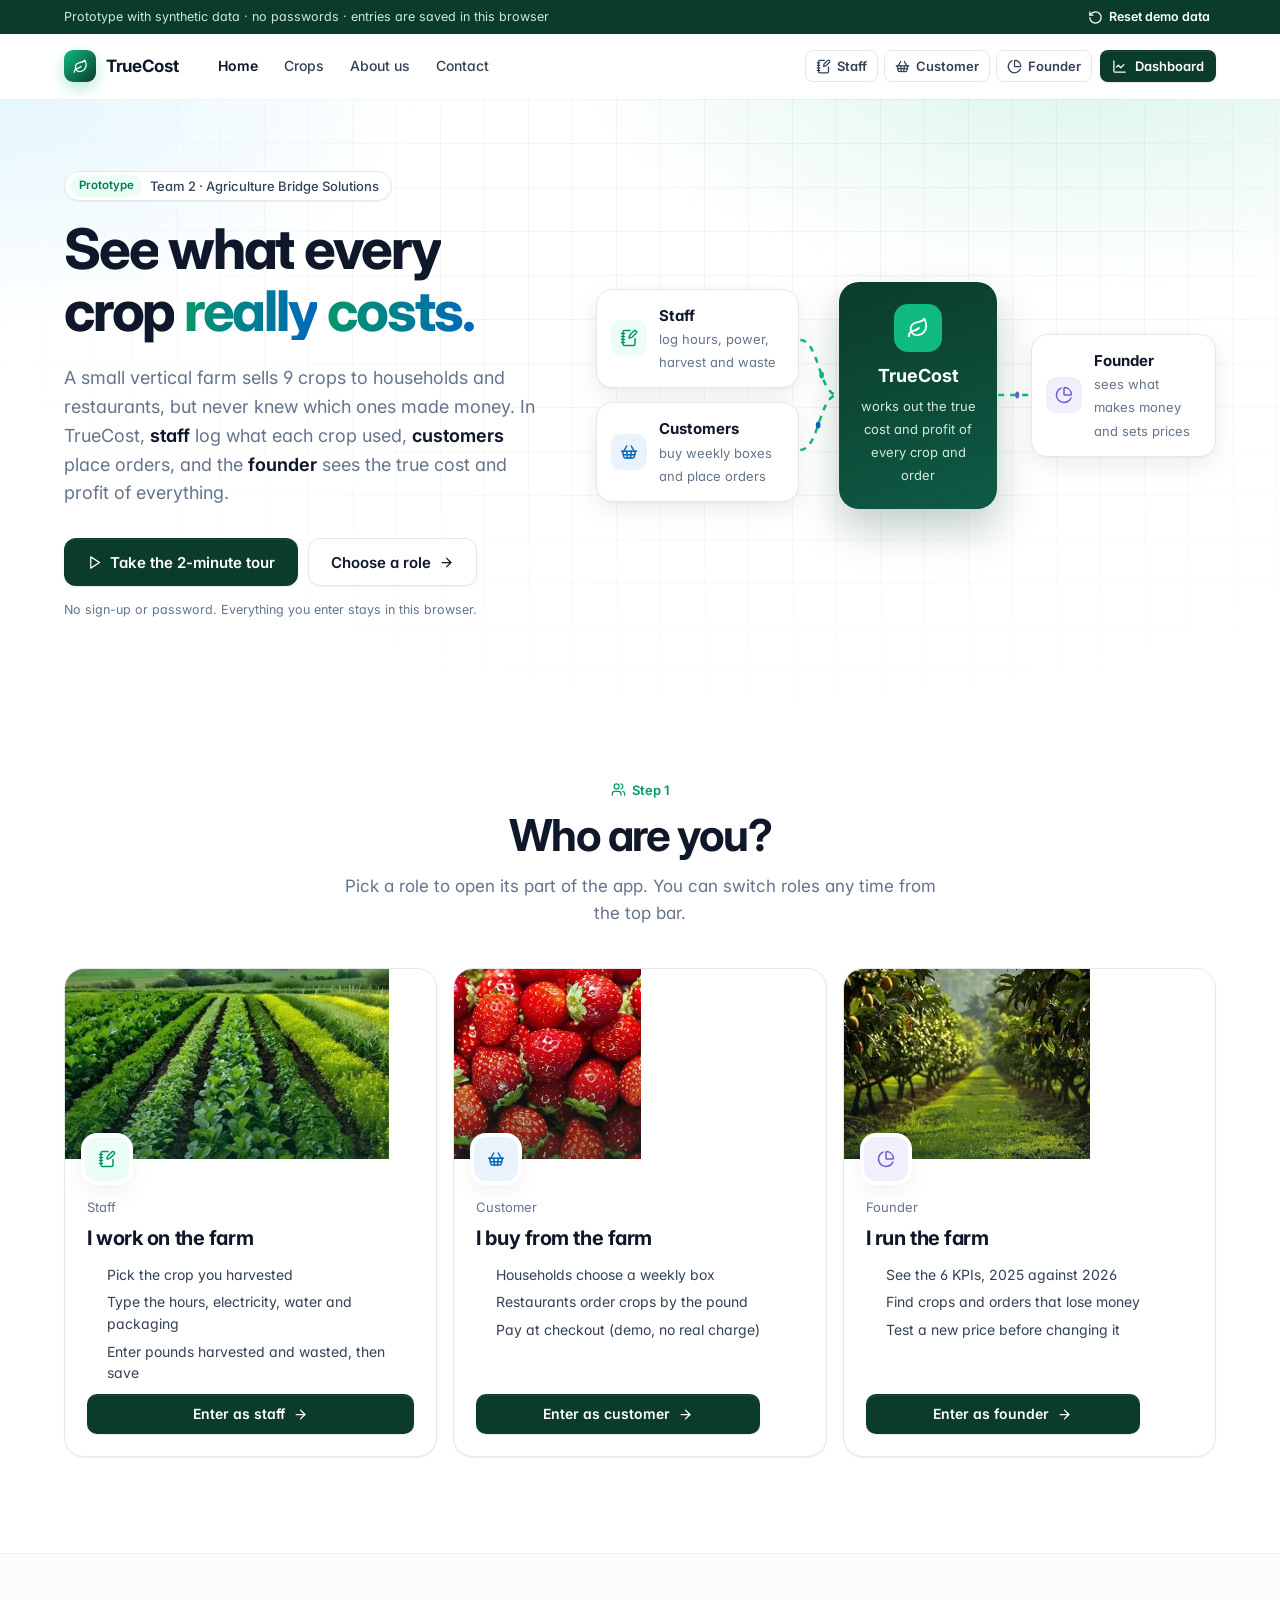
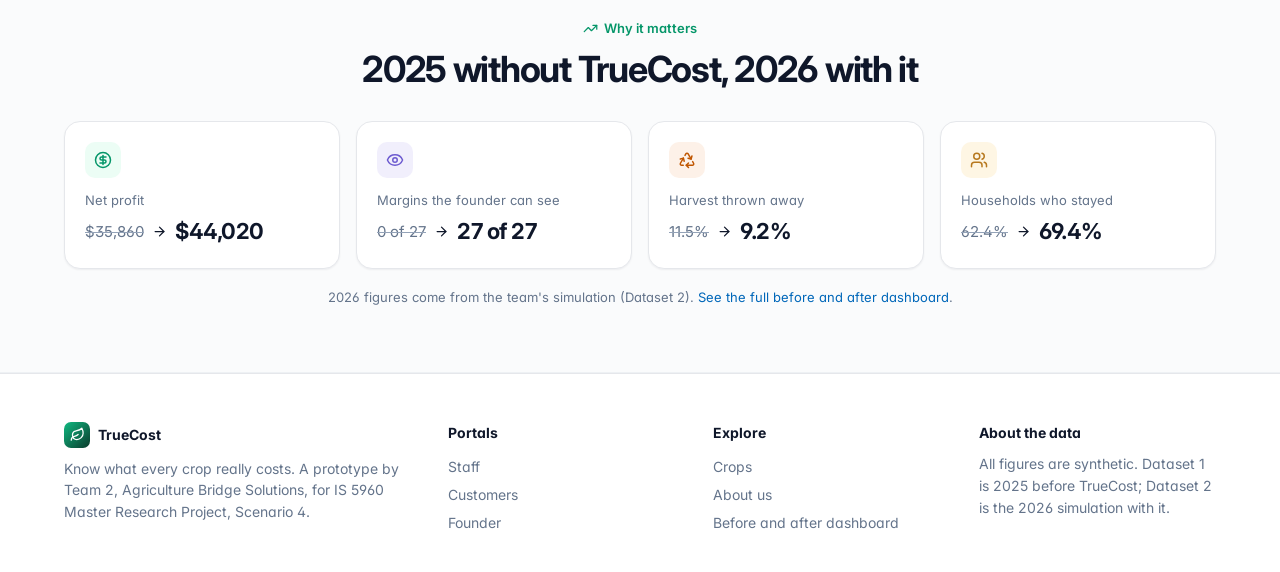
==== index.html @ 201ff98e "Add files via upload" ====
<!DOCTYPE html>
<html lang="en"><head><meta charset="utf-8">
<meta name="viewport" content="width=device-width,initial-scale=1">
<title>TrueCost · Know what every crop really costs</title>
<meta name="description" content="TrueCost: a cost and margin app for a small urban vertical farm. Team 2, Agriculture Bridge Solutions.">
<link rel="preconnect" href="https://fonts.googleapis.com"><link rel="preconnect" href="https://fonts.gstatic.com" crossorigin>
<link rel="stylesheet" href="https://fonts.googleapis.com/css2?family=Inter:wght@400;500;600;650;700;750&display=swap">
<link rel="stylesheet" href="base.css">
<link rel="stylesheet" href="app.css">
</head>
<body class="app">
<div class="demo-bar"><div class="wrap"><span id="demoTxt">Prototype with synthetic data · no passwords · entries are saved in this browser</span><button id="resetDemo"></button></div></div>
<header class="nav" id="nav"><div class="wrap">
 <button class="brand" data-go="home" aria-label="TrueCost home"><span class="mk" id="brandMk"></span>TrueCost</button>
 <nav class="links" aria-label="Main"><a data-go="home">Home</a><a data-go="crops">Crops</a><a data-go="about">About us</a><a data-go="contact">Contact</a></nav>
 <div class="right"><div class="who" id="who"></div><a class="btn btn-primary btn-sm" href="dashboard.html" id="dashBtn"></a></div>
</div>
<nav class="mnav" aria-label="Main"><a data-go="home">Home</a><a data-go="crops">Crops</a><a data-go="about">About</a><a data-go="contact">Contact</a></nav>
</header>
<main id="main"></main>
<footer class="site" id="foot"><div class="wrap">
 <div><b style="display:flex;gap:8px;align-items:center"><span class="mk" id="footMk" style="width:26px;height:26px;border-radius:7px;background:linear-gradient(135deg,#10B981,#0B3B2C);display:grid;place-items:center;color:#fff"></span>TrueCost</b><p>Know what every crop really costs. A prototype by Team 2, Agriculture Bridge Solutions, for IS 5960 Master Research Project, Scenario 4.</p></div>
 <div><b>Portals</b><a data-go="staff">Staff</a><a data-go="customer">Customers</a><a data-go="founder">Founder</a></div>
 <div><b>Explore</b><a data-go="crops">Crops</a><a data-go="about">About us</a><a href="dashboard.html">Before and after dashboard</a></div>
 <div><b>About the data</b><p>All figures are synthetic. Dataset 1 is 2025 before TrueCost; Dataset 2 is the 2026 simulation with it.</p></div>
</div></footer>
<div id="layer"></div>
<script src="config.js"></script>
<script src="apexcharts.min.js"></script>
<script src="gsap.min.js"></script>
<script src="ScrollTrigger.min.js"></script>
<script src="icons.js"></script>
<script src="data.js"></script>
<script src="app.js"></script>
</body></html>
---- base.css ----
/* TrueCost design system: shared by the app and the dashboard.
   Neutral slate surfaces, one deep brand colour per product, data colours from Dashboard 1
   (blue = profit / 2026, orange = loss), Inter throughout, 12px radii, quiet shadows. Light theme only. */
:root{
  color-scheme:light;
  --brand:#0B3B2C;--brand-2:#12553F;--accent:#10B981;--accent-2:#34D399;--accent-soft:#ECFDF5;
  --navy:#003B5C;--navy-2:#0A4D74;--blue:#0067B9;--blue-2:#2F86D6;--blue-soft:#EAF3FC;--sky:#27B7EC;
  --orange:#C05600;--orange-soft:#FDF1E8;--amber:#B7791F;--amber-soft:#FEF6E4;--violet:#6D5BD0;--violet-soft:#F1EFFC;
  --ink:#0F172A;--ink-2:#334155;--mute:#64748B;--faint:#94A3B8;--line:#E5E7EB;--line-2:#EEF1F4;--bg:#F7F8FA;--card:#FFFFFF;
  --r:12px;--r-lg:16px;--sh-1:0 1px 2px rgba(15,23,42,.06);--sh-2:0 1px 2px rgba(15,23,42,.04),0 8px 24px rgba(15,23,42,.08);--sh-3:0 24px 60px rgba(15,23,42,.18);
  --font:Inter,ui-sans-serif,system-ui,-apple-system,"Segoe UI",Arial,sans-serif;
}
*{box-sizing:border-box;min-width:0}
html{-webkit-text-size-adjust:100%;scroll-behavior:smooth}
body{margin:0;background:var(--bg);color:var(--ink);font:15px/1.55 var(--font);font-feature-settings:"cv11","ss01";-webkit-font-smoothing:antialiased;overflow-x:clip}
h1,h2,h3,h4{margin:0;font-weight:700;letter-spacing:-.022em;line-height:1.15;color:var(--ink);text-wrap:balance}
p{margin:0}a{color:var(--blue);text-decoration:none}button{font:inherit;color:inherit}img{display:block;max-width:100%}
.num,td.r,.tabular{font-variant-numeric:tabular-nums}
.i{width:18px;height:18px;flex:none;display:inline-block;vertical-align:middle}
.i.sm{width:15px;height:15px}.i.lg{width:22px;height:22px}
/* buttons */
.btn{display:inline-flex;align-items:center;justify-content:center;gap:8px;height:40px;padding:0 16px;border-radius:10px;border:1px solid transparent;font-weight:600;font-size:14px;cursor:pointer;white-space:nowrap;transition:background .2s,border-color .2s,box-shadow .2s,transform .15s;text-decoration:none}
.btn:active{transform:translateY(1px)}
.btn-primary{background:var(--brand);color:#fff;box-shadow:0 1px 2px rgba(0,0,0,.1),inset 0 1px 0 rgba(255,255,255,.08)}
.btn-primary:hover{background:var(--brand-2)}
.btn-accent{background:var(--accent);color:#06281D}.btn-accent:hover{background:var(--accent-2)}
.btn-blue{background:var(--blue);color:#fff}.btn-blue:hover{background:var(--blue-2)}
.btn-secondary{background:#fff;color:var(--ink);border-color:var(--line);box-shadow:var(--sh-1)}.btn-secondary:hover{border-color:#CBD5E1;background:#FCFCFD}
.btn-ghost{background:transparent;color:var(--ink-2)}.btn-ghost:hover{background:var(--line-2)}
.btn-danger{background:#DC2626;color:#fff}
.btn-lg{height:48px;padding:0 22px;font-size:15px;border-radius:12px}
.btn-sm{height:32px;padding:0 11px;font-size:13px;border-radius:8px}
.btn[disabled]{opacity:.45;pointer-events:none}
:focus-visible{outline:2px solid var(--blue);outline-offset:2px}
/* form */
.field{display:flex;flex-direction:column;gap:6px}
.field>span{font-size:13px;font-weight:600;color:var(--ink-2);display:flex;gap:6px;align-items:center}
.input,select.input,textarea.input{width:100%;height:42px;padding:0 12px;border:1px solid var(--line);border-radius:10px;background:#fff;font:15px var(--font);color:var(--ink);transition:border-color .15s,box-shadow .15s;box-shadow:var(--sh-1)}
textarea.input{height:auto;padding:10px 12px}
.input:focus{outline:none;border-color:var(--blue);box-shadow:0 0 0 4px rgba(0,103,185,.12)}
.input[readonly]{background:var(--accent-soft);border-color:#A7F3D0;color:#047857;font-weight:700}
.input[aria-invalid=true]{border-color:#F87171;background:#FEF2F2}
.affix{position:relative}.affix .input{padding-right:46px}.affix em{position:absolute;right:12px;top:50%;transform:translateY(-50%);font-style:normal;font-size:12.5px;font-weight:600;color:var(--faint);pointer-events:none}
.help{font-size:12.5px;color:var(--mute)}.error{font-size:13px;color:#DC2626;font-weight:600;min-height:18px}
/* chips / segmented / badges */
.seg{display:inline-flex;padding:3px;background:var(--line-2);border-radius:10px;gap:2px;border:1px solid var(--line)}
.seg button{border:0;background:transparent;height:32px;padding:0 12px;border-radius:8px;font-size:13px;font-weight:600;color:var(--mute);cursor:pointer;transition:all .2s;white-space:nowrap}
.seg button[aria-pressed=true]{background:#fff;color:var(--ink);box-shadow:var(--sh-1)}
.badge{display:inline-flex;align-items:center;gap:4px;height:22px;padding:0 8px;border-radius:6px;font-size:12px;font-weight:600;white-space:nowrap}
.badge.green{background:var(--accent-soft);color:#047857}.badge.blue{background:var(--blue-soft);color:var(--blue)}.badge.orange{background:var(--orange-soft);color:var(--orange)}.badge.amber{background:var(--amber-soft);color:#92600E}.badge.gray{background:var(--line-2);color:var(--mute)}.badge.violet{background:var(--violet-soft);color:var(--violet)}.badge.dark{background:var(--brand);color:#fff}
.pill{border:1px solid var(--line);background:#fff;height:34px;padding:0 13px;border-radius:999px;font-size:13px;font-weight:600;cursor:pointer;transition:all .2s;display:inline-flex;align-items:center;gap:6px;color:var(--ink-2)}
.pill:hover{border-color:#CBD5E1}.pill[aria-pressed=true]{background:var(--ink);border-color:var(--ink);color:#fff}
/* cards */
.card{background:var(--card);border:1px solid var(--line);border-radius:var(--r-lg);box-shadow:var(--sh-1)}
.card-h{display:flex;justify-content:space-between;align-items:flex-start;gap:12px;padding:18px 20px 0}
.card-h h3{font-size:15px;font-weight:650;letter-spacing:-.01em}
.card-h p{font-size:13px;color:var(--mute);margin-top:3px}
.card-b{padding:16px 20px 20px}
.iconbox{width:36px;height:36px;border-radius:10px;display:grid;place-items:center;flex:none;background:var(--line-2);color:var(--ink-2)}
.iconbox.green{background:var(--accent-soft);color:#059669}.iconbox.blue{background:var(--blue-soft);color:var(--blue)}.iconbox.orange{background:var(--orange-soft);color:var(--orange)}.iconbox.amber{background:var(--amber-soft);color:#B7791F}.iconbox.violet{background:var(--violet-soft);color:var(--violet)}
.grid{display:grid;gap:16px}.g2{grid-template-columns:repeat(2,minmax(0,1fr))}.g3{grid-template-columns:repeat(3,minmax(0,1fr))}.g4{grid-template-columns:repeat(4,minmax(0,1fr))}
@media(max-width:1000px){.g3,.g4{grid-template-columns:repeat(2,minmax(0,1fr))}}
@media(max-width:640px){.g2,.g3,.g4{grid-template-columns:1fr}}
.row{display:flex;align-items:center;gap:10px;flex-wrap:wrap}.between{justify-content:space-between}.col{display:flex;flex-direction:column}
.muted{color:var(--mute)}.small{font-size:13px}.strong{font-weight:650;color:var(--ink)}
/* tables */
.table-wrap{overflow-x:auto;border:1px solid var(--line);border-radius:var(--r-lg);background:#fff;box-shadow:var(--sh-1)}
table{width:100%;border-collapse:collapse;font-size:14px}
th{text-align:left;font-size:12px;font-weight:600;color:var(--mute);padding:11px 14px;background:#FAFBFC;border-bottom:1px solid var(--line);white-space:nowrap}
td{padding:12px 14px;border-bottom:1px solid var(--line-2);vertical-align:middle}
tbody tr:last-child td{border-bottom:0}tbody tr{transition:background .15s}tbody tr:hover{background:#FAFBFC}
td.r,th.r{text-align:right;white-space:nowrap}
/* toast, modal */
.toast{position:fixed;left:50%;bottom:24px;transform:translateX(-50%);z-index:100;display:flex;align-items:center;gap:10px;background:var(--ink);color:#fff;padding:12px 18px;border-radius:12px;font-weight:500;font-size:14px;box-shadow:var(--sh-3);max-width:calc(100vw - 32px)}
.toast .i{color:var(--accent-2)}
.overlay{position:fixed;inset:0;z-index:90;background:rgba(15,23,42,.45);backdrop-filter:blur(4px);display:grid;place-items:center;padding:16px}
.dialog{position:relative;background:#fff;border-radius:20px;width:100%;max-width:560px;max-height:90vh;overflow:auto;box-shadow:var(--sh-3)}
.dialog .close{position:absolute;top:12px;right:12px;z-index:2;width:36px;height:36px;border-radius:10px;border:1px solid var(--line);background:#fff;display:grid;place-items:center;cursor:pointer}
.skeleton{background:linear-gradient(90deg,#EEF1F4 25%,#F7F8FA 50%,#EEF1F4 75%);background-size:200% 100%;animation:sk 1.2s infinite}
@keyframes sk{to{background-position:-200% 0}}
.reveal{opacity:0}
.reveal.in{animation:fadeUp .55s cubic-bezier(.2,.7,.2,1) both;animation-delay:calc(var(--i,0) * 70ms)}
@keyframes fadeUp{from{opacity:0;transform:translateY(14px)}to{opacity:1;transform:none}}
.no-js .reveal,.rm .reveal{opacity:1}
.rm *,.rm *::before,.rm *::after{animation:none!important;transition:none!important}.rm .reveal{opacity:1!important;transform:none!important}
---- app.css ----
/* TrueCost app: marketing site + three portals. Evergreen brand, emerald accent, real crop photography. */
body.app{background:#fff}
.wrap{max-width:1200px;margin:0 auto;padding:0 24px}
@media(max-width:640px){.wrap{padding:0 16px}}
/* top bar */
.demo-bar{background:var(--brand);color:#CFE9DC;font-size:12.5px}
.demo-bar .wrap{display:flex;justify-content:space-between;align-items:center;gap:10px;height:34px}
.demo-bar button{background:none;border:0;color:#fff;font-weight:600;cursor:pointer;display:flex;gap:6px;align-items:center;font-size:12.5px}
.nav{position:sticky;top:0;z-index:50;background:rgba(255,255,255,.86);backdrop-filter:saturate(180%) blur(14px);border-bottom:1px solid transparent;transition:border-color .3s,box-shadow .3s}
.nav.scrolled{border-color:var(--line);box-shadow:0 1px 12px rgba(15,23,42,.05)}
.nav .wrap{display:flex;align-items:center;gap:28px;height:64px}
.brand{display:flex;align-items:center;gap:10px;font-weight:700;font-size:17px;letter-spacing:-.02em;color:var(--ink);cursor:pointer;background:none;border:0;padding:0}
.brand .mk{width:32px;height:32px;border-radius:9px;background:linear-gradient(135deg,#10B981,#0B3B2C);display:grid;place-items:center;color:#fff;box-shadow:0 6px 14px rgba(16,185,129,.3)}
.links{display:flex;gap:2px}
.links a{padding:8px 12px;border-radius:8px;font-size:14px;font-weight:500;color:var(--ink-2);cursor:pointer;transition:color .2s,background .2s}
.links a:hover{color:var(--ink);background:var(--line-2)}
.links a.on{color:var(--ink);font-weight:600}
.nav .right{margin-left:auto;display:flex;gap:8px;align-items:center}
.who{display:flex;gap:6px}
.who a{display:flex;align-items:center;gap:6px;height:32px;padding:0 10px;border-radius:8px;border:1px solid var(--line);font-size:13px;font-weight:600;color:var(--ink-2);cursor:pointer;background:#fff;transition:all .2s}
.who a:hover{border-color:#CBD5E1}.who a.on{background:var(--ink);color:#fff;border-color:var(--ink)}
.who a .live{width:7px;height:7px;border-radius:50%;background:var(--accent);box-shadow:0 0 0 3px rgba(16,185,129,.2)}
.mnav{display:none}
@media(max-width:900px){.links{display:none}.nav .wrap{gap:12px}.who a span.t{display:none}.mnav{display:flex;gap:4px;overflow-x:auto;padding:0 16px 10px;background:rgba(255,255,255,.9)}.mnav a{flex:none;padding:6px 12px;border-radius:99px;border:1px solid var(--line);font-size:13px;font-weight:600;color:var(--ink-2);cursor:pointer}.mnav a.on{background:var(--ink);color:#fff;border-color:var(--ink)}}
/* hero */
.hero{position:relative;overflow:hidden;padding:72px 0 88px;background:radial-gradient(900px 420px at 85% -10%,rgba(16,185,129,.16),transparent 60%),radial-gradient(700px 380px at 0% 0%,rgba(39,183,236,.12),transparent 60%),#fff}
.hero::before{content:"";position:absolute;inset:0;background-image:linear-gradient(rgba(15,23,42,.045) 1px,transparent 1px),linear-gradient(90deg,rgba(15,23,42,.045) 1px,transparent 1px);background-size:44px 44px;mask-image:radial-gradient(ellipse at 60% 30%,#000 30%,transparent 75%);pointer-events:none}
.hero .wrap{position:relative;display:grid;grid-template-columns:minmax(0,1fr) minmax(0,1.08fr);gap:56px;align-items:center}
@media(max-width:1000px){.hero .wrap{grid-template-columns:1fr;gap:40px}}
.kicker{display:inline-flex;align-items:center;gap:8px;height:30px;padding:0 12px 0 6px;border-radius:99px;background:#fff;border:1px solid var(--line);font-size:13px;font-weight:500;color:var(--ink-2);box-shadow:var(--sh-1)}
.kicker b{background:var(--accent-soft);color:#047857;font-size:11.5px;padding:2px 8px;border-radius:99px;font-weight:600}
.hero h1{font-size:clamp(40px,5.4vw,64px);letter-spacing:-.04em;line-height:1.02;margin:20px 0 0;font-weight:750}
.hero h1 .hl{background:linear-gradient(90deg,#059669,#0067B9);-webkit-background-clip:text;background-clip:text;color:transparent}
.hero .lead{font-size:18px;color:var(--mute);margin-top:20px;max-width:520px;line-height:1.6}
.hero .ctas{display:flex;gap:10px;margin-top:30px;flex-wrap:wrap}
.proof{display:flex;gap:28px;margin-top:36px;flex-wrap:wrap}
.proof div b{display:block;font-size:24px;font-weight:700;letter-spacing:-.03em}
.proof div span{font-size:13px;color:var(--mute)}
/* product mockup */
.mock{position:relative}
.window{background:#fff;border-radius:16px;border:1px solid var(--line);box-shadow:0 40px 80px rgba(15,23,42,.14),0 10px 24px rgba(15,23,42,.06);overflow:hidden}
.window .bar{display:flex;align-items:center;gap:6px;height:36px;padding:0 14px;border-bottom:1px solid var(--line-2);background:#FAFBFC}
.window .bar i{width:10px;height:10px;border-radius:50%;background:#E5E7EB}
.window .bar span{margin-left:12px;font-size:12px;color:var(--faint);background:#fff;border:1px solid var(--line-2);border-radius:6px;padding:2px 10px}
.window .body{display:grid;grid-template-columns:120px minmax(0,1fr);min-height:330px}
.window .mside{background:var(--brand);padding:14px 10px;display:flex;flex-direction:column;gap:4px}
.window .mside div{height:26px;border-radius:6px;display:flex;align-items:center;gap:7px;padding:0 8px;font-size:11px;color:#9FC7B3}
.window .mside div.on{background:rgba(255,255,255,.12);color:#fff}
.window .main{padding:14px;display:flex;flex-direction:column;gap:10px}
.mk3{display:grid;grid-template-columns:repeat(3,1fr);gap:8px}
.mk3>div{border:1px solid var(--line);border-radius:10px;padding:9px 10px}
.mk3 small{display:block;font-size:10.5px;color:var(--mute)}
.mk3 b{font-size:17px;letter-spacing:-.02em}
.mk3 em{display:block;font-style:normal;font-size:10.5px;font-weight:600;color:#059669}
.mrow{display:flex;align-items:center;gap:8px;font-size:12px;padding:6px 0;border-top:1px solid var(--line-2)}
.mrow img{width:26px;height:26px;border-radius:7px;object-fit:cover}
.mrow b{flex:1;font-weight:600}
.float{position:absolute;background:#fff;border:1px solid var(--line);border-radius:14px;box-shadow:var(--sh-2);padding:12px 14px;display:flex;gap:10px;align-items:center;font-size:13px}
.float b{display:block;font-size:15px}
.float small{color:var(--mute);font-size:12px}
.f1{left:-36px;bottom:-26px}.f2{right:-22px;top:-22px}
@media(max-width:1100px){.f1{left:-8px}.f2{right:-6px}}
@media(max-width:640px){.window .body{grid-template-columns:1fr}.window .mside{display:none}.float{display:none}}
/* marquee */
.strip{border-block:1px solid var(--line-2);background:#FAFBFC;overflow:hidden;padding:14px 0}
.strip .track{display:flex;gap:12px;width:max-content;animation:mq 45s linear infinite}
.strip:hover .track{animation-play-state:paused}
.strip button{display:flex;align-items:center;gap:8px;height:40px;padding:0 14px 0 5px;border-radius:99px;border:1px solid var(--line);background:#fff;font-size:13.5px;font-weight:600;color:var(--ink-2);cursor:pointer;white-space:nowrap;transition:border-color .2s,transform .2s}
.strip button:hover{border-color:#A7F3D0;transform:translateY(-2px)}
.strip img{width:30px;height:30px;border-radius:50%;object-fit:cover}
@keyframes mq{to{transform:translateX(-50%)}}
/* sections */
.section{padding:96px 0}
.section.alt{background:#FAFBFC;border-block:1px solid var(--line-2)}
.eyebrow{display:inline-flex;align-items:center;gap:6px;font-size:13px;font-weight:600;color:#059669;margin-bottom:12px}
.section h2{font-size:clamp(30px,3.6vw,44px);letter-spacing:-.035em;line-height:1.08}
.section .intro{font-size:17px;color:var(--mute);margin-top:14px;max-width:600px;line-height:1.6}
.center{text-align:center}.center .intro{margin-left:auto;margin-right:auto}
@media(max-width:640px){.section{padding:64px 0}}
/* portal cards */
.pcard{display:flex;flex-direction:column;border-radius:20px;overflow:hidden;background:#fff;border:1px solid var(--line);box-shadow:var(--sh-1);cursor:pointer;transition:transform .35s cubic-bezier(.2,.8,.2,1),box-shadow .35s;text-align:left;padding:0}
.pcard:hover{transform:translateY(-6px);box-shadow:var(--sh-2)}
.pcard .ph{position:relative;height:190px;overflow:hidden}
.pcard .ph img{width:100%;height:100%;object-fit:cover;transition:transform 1.2s cubic-bezier(.2,.8,.2,1)}
.pcard:hover .ph img{transform:scale(1.08)}
.pcard .ph::after{content:"";position:absolute;inset:0;background:linear-gradient(180deg,transparent 40%,rgba(11,59,44,.45))}
.pcard>.iconbox{position:relative;z-index:2;margin:-22px 0 0 20px;width:44px;height:44px;border-radius:12px;box-shadow:0 0 0 4px #fff,var(--sh-2)}
.pcard .pb{padding-top:16px!important}
.pcard .pb{padding:30px 22px 22px;display:flex;flex-direction:column;gap:10px;flex:1}
.pcard h3{font-size:20px}
.pcard p{color:var(--mute);font-size:14.5px}
.pcard ul{list-style:none;margin:4px 0 0;padding:0;display:grid;gap:7px;font-size:14px;color:var(--ink-2)}
.pcard li{display:flex;gap:8px;align-items:flex-start}.pcard li .i{color:#059669;margin-top:2px}
.pcard .go{margin-top:auto;padding-top:14px;font-weight:600;font-size:14px;display:flex;align-items:center;gap:6px;color:var(--ink)}
.pcard:hover .go .i{transform:translateX(4px)}.pcard .go .i{transition:transform .25s}
/* steps */
.steps{display:grid;grid-template-columns:repeat(3,minmax(0,1fr));gap:20px;margin-top:48px;position:relative}
@media(max-width:900px){.steps{grid-template-columns:1fr}}
.step{background:#fff;border:1px solid var(--line);border-radius:18px;padding:26px;box-shadow:var(--sh-1);position:relative}
.step .n{font-size:13px;font-weight:600;color:var(--faint);position:absolute;top:22px;right:24px}
.step h3{font-size:19px;margin:16px 0 8px}
.step p{color:var(--mute);font-size:14.5px}
.step .iconbox{width:44px;height:44px;border-radius:12px}
/* results (dark) */
.results{background:radial-gradient(800px 400px at 100% 0%,rgba(16,185,129,.22),transparent 60%),linear-gradient(160deg,#0B3B2C,#06251B);color:#CFE9DC}
.results h2{color:#fff}.results .intro{color:#A7CDB9}.results .eyebrow{color:#6EE7B7}
.rgrid{display:grid;grid-template-columns:minmax(0,1fr) minmax(0,1.15fr);gap:48px;align-items:center}
@media(max-width:1000px){.rgrid{grid-template-columns:1fr}}
.rstats{display:grid;grid-template-columns:repeat(2,minmax(0,1fr));gap:1px;background:rgba(255,255,255,.1);border-radius:18px;overflow:hidden;margin-top:32px}
.rstats div{background:#0C3F2F;padding:20px}
.rstats b{display:block;font-size:34px;font-weight:700;letter-spacing:-.035em;color:#fff}
.rstats span{font-size:13px;color:#9FC7B3}
.rcard{background:rgba(255,255,255,.04);border:1px solid rgba(255,255,255,.1);border-radius:20px;padding:26px}
.rbar{margin-bottom:18px}.rbar:last-child{margin-bottom:0}
.rbar .t{display:flex;justify-content:space-between;font-size:13.5px;color:#fff;font-weight:600;margin-bottom:8px}
.rbar .t span{color:#9FC7B3;font-weight:500}
.rtrack{display:grid;grid-template-columns:38px minmax(0,1fr) 84px;gap:10px;align-items:center;font-size:12.5px;margin-top:6px}
.rtrack .b{height:10px;border-radius:99px;background:rgba(255,255,255,.08);overflow:hidden}
.rtrack .b span{display:block;height:100%;border-radius:99px;width:0}
.rtrack em{font-style:normal;text-align:right;color:#fff;font-weight:600;font-variant-numeric:tabular-nums}
/* crop gallery */
.cgrid{display:grid;grid-template-columns:repeat(4,minmax(0,1fr));gap:16px;margin-top:36px}
@media(max-width:1000px){.cgrid{grid-template-columns:repeat(3,minmax(0,1fr))}}
@media(max-width:700px){.cgrid{grid-template-columns:repeat(2,minmax(0,1fr))}}
.crop{position:relative;border-radius:16px;overflow:hidden;cursor:pointer;background:#fff;border:1px solid var(--line);text-align:left;padding:0;box-shadow:var(--sh-1);transition:transform .35s cubic-bezier(.2,.8,.2,1),box-shadow .35s}
.crop:hover{transform:translateY(-5px);box-shadow:var(--sh-2)}
.crop .im{aspect-ratio:4/3;overflow:hidden}
.crop img{width:100%;height:100%;object-fit:cover;transition:transform 1s cubic-bezier(.2,.8,.2,1)}
.crop:hover img{transform:scale(1.07)}
.crop .cb{padding:12px 14px 14px}
.crop h4{font-size:15px;font-weight:650}
.crop .meta{display:flex;justify-content:space-between;align-items:center;margin-top:4px;font-size:12.5px;color:var(--mute)}
.crop .tagx{position:absolute;top:10px;left:10px}
.crop.hide{display:none}
/* page header */
.phead{position:relative;overflow:hidden;padding:64px 0 56px;background:var(--brand);color:#CFE9DC}
.phead img{position:absolute;inset:0;width:100%;height:100%;object-fit:cover;opacity:.35;filter:saturate(1.1)}
.phead::after{content:"";position:absolute;inset:0;background:linear-gradient(90deg,rgba(11,59,44,.96),rgba(11,59,44,.6))}
.phead .wrap{position:relative;z-index:2}
.phead h1{color:#fff;font-size:clamp(32px,4vw,48px);letter-spacing:-.035em}
.phead p{font-size:17px;margin-top:12px;max-width:620px;color:#BFE0CF}
.phead .eyebrow{color:#6EE7B7}
/* about team */
.team{display:grid;grid-template-columns:repeat(5,minmax(0,1fr));gap:14px;margin-top:32px}
@media(max-width:1000px){.team{grid-template-columns:repeat(2,minmax(0,1fr))}}
.mem{padding:22px;text-align:left}
.mem .av{width:48px;height:48px;border-radius:14px;display:grid;place-items:center;font-weight:700;color:#fff;margin-bottom:14px;font-size:16px}
.mem b{display:block;font-size:15px}.mem span{font-size:13px;color:var(--mute)}
.imgcard{border-radius:20px;overflow:hidden;position:relative;min-height:340px;box-shadow:var(--sh-2)}
.imgcard img{width:100%;height:100%;object-fit:cover;position:absolute;inset:0}
.imgcard .ov{position:absolute;left:16px;right:16px;bottom:16px;background:rgba(255,255,255,.92);backdrop-filter:blur(8px);border-radius:14px;padding:16px}
/* modal */
.cmodal{display:grid;grid-template-columns:minmax(0,1fr) minmax(0,1.1fr)}
@media(max-width:700px){.cmodal{grid-template-columns:1fr}}
.cmodal .im{min-height:300px;overflow:hidden}.cmodal .im img{width:100%;height:100%;object-fit:cover}
.facts{display:grid;grid-template-columns:repeat(2,minmax(0,1fr));gap:8px;margin-top:16px}
.facts div{border:1px solid var(--line);border-radius:10px;padding:9px 11px}
.facts small{display:block;font-size:11.5px;color:var(--mute)}.facts b{font-size:14px;font-weight:600}
/* login */
.auth{display:grid;grid-template-columns:minmax(0,1fr) minmax(0,1fr);min-height:calc(100vh - 98px)}
@media(max-width:900px){.auth{grid-template-columns:1fr}.auth .art{min-height:220px}}
.auth .art{position:relative;overflow:hidden;background:var(--brand);display:flex;align-items:flex-end;padding:40px}
.auth .art img{position:absolute;inset:0;width:100%;height:100%;object-fit:cover}
.auth .art::after{content:"";position:absolute;inset:0;background:linear-gradient(180deg,rgba(11,59,44,.1),rgba(11,59,44,.92))}
.auth .art .q{position:relative;z-index:2;color:#fff;max-width:440px}
.auth .art .q h2{color:#fff;font-size:30px;letter-spacing:-.03em}
.auth .art .q p{color:#CFE9DC;margin-top:10px}
.auth .form{display:grid;place-items:center;padding:48px 24px}
.auth .form>div,.auth form{width:100%;max-width:400px}
.auth h1{font-size:28px;letter-spacing:-.03em}
.avs{display:flex;gap:8px;flex-wrap:wrap}
.avs button{width:46px;height:46px;border-radius:12px;border:1px solid var(--line);background:#fff;font-size:22px;cursor:pointer;transition:all .2s}
.avs button[aria-pressed=true]{border-color:var(--ink);box-shadow:0 0 0 3px rgba(15,23,42,.1)}
.acct{display:flex;align-items:center;gap:12px;width:100%;padding:12px 14px;border:1px solid var(--line);border-radius:12px;background:#fff;cursor:pointer;text-align:left;transition:border-color .2s,box-shadow .2s,transform .2s;box-shadow:var(--sh-1)}
.acct:hover{border-color:#CBD5E1;transform:translateY(-1px);box-shadow:var(--sh-2)}
.ava{width:38px;height:38px;border-radius:10px;display:grid;place-items:center;font-size:18px;flex:none}
/* portal shell */
.shell{display:grid;grid-template-columns:248px minmax(0,1fr);min-height:calc(100vh - 98px);background:var(--bg)}
@media(max-width:900px){.shell{grid-template-columns:1fr}}
.side{background:#fff;border-right:1px solid var(--line);padding:18px 14px;display:flex;flex-direction:column;gap:2px;position:sticky;top:64px;height:calc(100vh - 64px);overflow-y:auto}
.side .me{display:flex;gap:10px;align-items:center;padding:6px 8px 16px;margin-bottom:8px;border-bottom:1px solid var(--line-2)}
.side .me b{display:block;font-size:14px}.side .me small{font-size:12px;color:var(--mute)}
.side .lbl{font-size:11px;font-weight:600;color:var(--faint);padding:12px 10px 6px}
.side button{display:flex;align-items:center;gap:10px;width:100%;height:38px;padding:0 10px;border:0;border-radius:9px;background:none;font-size:14px;font-weight:500;color:var(--ink-2);cursor:pointer;text-align:left;transition:background .2s,color .2s}
.side button:hover{background:var(--line-2);color:var(--ink)}
.side button[aria-current=true]{background:var(--accent-soft);color:#065F46;font-weight:600}
.side button[aria-current=true] .i{color:#059669}
.side .cnt{margin-left:auto;font-size:11.5px;font-weight:600;background:var(--line-2);color:var(--mute);border-radius:6px;padding:1px 7px}
.side .cnt.warn{background:var(--orange-soft);color:var(--orange)}
.side .bottom{margin-top:auto;padding-top:12px;border-top:1px solid var(--line-2)}
@media(max-width:900px){.side{position:static;height:auto;flex-direction:row;flex-wrap:wrap;border-right:0;border-bottom:1px solid var(--line);padding:10px 12px}.side .me,.side .lbl{display:none}.side button{width:auto;flex:1 1 auto;justify-content:center;height:36px;font-size:13px}.side .bottom{margin:0;padding:0;border:0}}
.pmain{padding:28px 32px 64px;max-width:1240px;width:100%}
@media(max-width:640px){.pmain{padding:20px 16px 48px}}
.ptitle{display:flex;justify-content:space-between;align-items:flex-end;gap:16px;flex-wrap:wrap;margin-bottom:22px}
.ptitle h1{font-size:clamp(22px,2.4vw,28px);letter-spacing:-.03em}
.ptitle p{color:var(--mute);margin-top:4px;font-size:14.5px}
.stat{padding:18px}
.stat .lbl{font-size:13px;color:var(--mute);font-weight:500;margin-top:12px}
.stat .v{font-size:26px;font-weight:700;letter-spacing:-.03em;margin-top:2px;white-space:nowrap}
.stat .s{font-size:12.5px;color:var(--faint);margin-top:2px}
.stat .spark{height:42px;margin:6px -18px -18px}
.thumb{width:36px;height:36px;border-radius:9px;object-fit:cover;flex:none}
.cname{display:flex;align-items:center;gap:10px;font-weight:600}
.empty{text-align:center;padding:48px 16px;color:var(--mute)}
.empty .iconbox{margin:0 auto 12px;width:48px;height:48px;border-radius:14px}
/* staff form */
.picker{display:grid;grid-template-columns:repeat(auto-fill,minmax(92px,1fr));gap:8px}
.pick{position:relative;border:1.5px solid var(--line);border-radius:12px;background:#fff;padding:5px 5px 8px;cursor:pointer;display:flex;flex-direction:column;gap:6px;align-items:stretch;transition:border-color .2s,box-shadow .2s,transform .2s;font-size:12px;font-weight:600;color:var(--ink-2);text-align:center}
.pick img{width:100%;aspect-ratio:1.25;object-fit:cover;border-radius:8px;transition:transform .4s}
.pick:hover{border-color:#CBD5E1;transform:translateY(-2px)}
.pick[aria-pressed=true]{border-color:#059669;box-shadow:0 0 0 3px rgba(16,185,129,.18);color:var(--ink)}
.pick[aria-pressed=true]::after{content:"";position:absolute;top:9px;right:9px;width:18px;height:18px;border-radius:50%;background:#059669 url("data:image/svg+xml,%3Csvg xmlns='http://www.w3.org/2000/svg' viewBox='0 0 24 24' fill='none' stroke='white' stroke-width='3.5' stroke-linecap='round' stroke-linejoin='round'%3E%3Cpath d='M20 6 9 17l-5-5'/%3E%3C/svg%3E") center/11px no-repeat;box-shadow:0 0 0 2px #fff}
.fsec{display:flex;align-items:center;gap:10px;font-size:14px;font-weight:650;margin:26px 0 12px}
.fsec .n{width:24px;height:24px;border-radius:7px;background:var(--ink);color:#fff;display:grid;place-items:center;font-size:12px}
.f2{display:grid;grid-template-columns:repeat(2,minmax(0,1fr));gap:14px}
@media(max-width:640px){.f2{grid-template-columns:1fr}}
.eq{display:grid;grid-template-columns:1fr 28px 1fr 28px 1fr;gap:6px;align-items:end;padding:16px;border:1px solid var(--line);border-radius:14px;background:#FAFBFC}
.eq .op{text-align:center;font-size:18px;font-weight:600;color:var(--faint);padding-bottom:10px}
@media(max-width:640px){.eq{grid-template-columns:1fr}.eq .op{display:none}}
.split-bar{display:flex;height:8px;border-radius:99px;overflow:hidden;background:var(--line-2);margin-top:12px}
.split-bar span{height:100%;transition:width .6s cubic-bezier(.2,.8,.2,1)}
.progress{height:4px;border-radius:99px;background:var(--line-2);overflow:hidden}
.progress span{display:block;height:100%;background:linear-gradient(90deg,#10B981,#0067B9);border-radius:99px;transition:width .5s cubic-bezier(.2,.8,.2,1)}
.flash{animation:fl .8s ease}
@keyframes fl{0%{box-shadow:0 0 0 0 rgba(16,185,129,.5)}100%{box-shadow:0 0 0 10px rgba(16,185,129,0)}}
.calc{position:sticky;top:84px}
.donut{width:136px;height:136px;flex:none}
.donut circle{transition:stroke-dasharray .7s cubic-bezier(.2,.8,.2,1),stroke-dashoffset .7s cubic-bezier(.2,.8,.2,1)}
.legend-list{display:grid;gap:8px;font-size:13px;flex:1}
.legend-list div{display:flex;justify-content:space-between;gap:10px}
.legend-list i{display:inline-block;width:8px;height:8px;border-radius:2px;margin-right:8px;vertical-align:1px}
.kv{display:flex;justify-content:space-between;align-items:center;font-size:13.5px;padding:7px 0}
.kv span{color:var(--mute)}
.verdict{display:flex;gap:10px;align-items:flex-start;padding:12px 14px;border-radius:12px;font-size:13.5px;font-weight:500;border:1px solid}
.verdict.ok{background:var(--accent-soft);border-color:#A7F3D0;color:#065F46}.verdict.mid{background:var(--amber-soft);border-color:#F3D9A4;color:#7C5306}.verdict.bad{background:var(--orange-soft);border-color:#F5CFB3;color:#8A3A00}.verdict.na{background:var(--line-2);border-color:var(--line);color:var(--mute)}
.verdict .i{margin-top:1px}
.task{display:flex;align-items:center;gap:12px;width:100%;padding:10px 12px;border:0;border-radius:10px;background:none;cursor:pointer;text-align:left;font-size:14px;color:var(--ink-2);transition:background .2s}
.task:hover{background:var(--line-2)}
.task .bx{width:20px;height:20px;border-radius:6px;border:1.5px solid #CBD5E1;display:grid;place-items:center;flex:none;transition:all .25s;color:transparent}
.task.done .bx{background:#059669;border-color:#059669;color:#fff}
.task.done span{text-decoration:line-through;color:var(--faint)}
/* customer */
.boxes{display:grid;grid-template-columns:repeat(3,minmax(0,1fr));gap:14px}
@media(max-width:900px){.boxes{grid-template-columns:1fr}}
.box{position:relative;border:1.5px solid var(--line);border-radius:16px;background:#fff;padding:0;overflow:hidden;cursor:pointer;text-align:left;transition:border-color .25s,box-shadow .25s,transform .25s;box-shadow:var(--sh-1)}
.box:hover{transform:translateY(-3px);box-shadow:var(--sh-2)}
.box[aria-pressed=true]{border-color:#059669;box-shadow:0 0 0 3px rgba(16,185,129,.18)}
.box .mos{display:grid;grid-template-columns:repeat(3,1fr);grid-auto-rows:56px;gap:2px}
.box .mos img{width:100%;height:100%;object-fit:cover}
.box .bb{padding:16px}
.box .price{font-size:28px;font-weight:700;letter-spacing:-.03em}
.box .price small{font-size:13px;color:var(--mute);font-weight:500}
.box .pop{position:absolute;top:10px;right:10px}
.shop{display:grid;grid-template-columns:minmax(0,1fr) 340px;gap:20px;align-items:start}
@media(max-width:1100px){.shop{grid-template-columns:1fr}}
.prods{display:grid;grid-template-columns:repeat(auto-fill,minmax(200px,1fr));gap:12px}
.prod{background:#fff;border:1px solid var(--line);border-radius:14px;overflow:hidden;box-shadow:var(--sh-1);transition:box-shadow .25s,transform .25s}
.prod:hover{box-shadow:var(--sh-2);transform:translateY(-2px)}
.prod .im{height:120px;overflow:hidden;position:relative}
.prod .im img{width:100%;height:100%;object-fit:cover;transition:transform .8s}
.prod:hover .im img{transform:scale(1.06)}
.prod .im .badge{position:absolute;top:8px;left:8px}
.prod .pb{padding:12px;display:flex;flex-direction:column;gap:8px}
.prod .pr{font-size:13px;color:var(--mute)}.prod .pr b{color:var(--ink);font-size:15px}
.stepper{display:flex;align-items:center;border:1px solid var(--line);border-radius:10px;overflow:hidden;height:38px}
.stepper button{width:38px;height:100%;border:0;background:#fff;cursor:pointer;display:grid;place-items:center;color:var(--ink-2);transition:background .2s}
.stepper button:hover{background:var(--line-2)}
.stepper input{flex:1;border:0;text-align:center;font:600 14px var(--font);height:100%;min-width:0}
.stepper input:focus{outline:none}
.cart{position:sticky;top:84px}
.cline{display:flex;align-items:center;gap:10px}
.fly{position:fixed;z-index:95;width:56px;height:56px;border-radius:50%;object-fit:cover;pointer-events:none;box-shadow:var(--sh-2)}
.track{position:relative;display:grid;grid-template-columns:repeat(4,1fr);margin-top:18px}
.track::before{content:"";position:absolute;left:12.5%;right:12.5%;top:13px;height:2px;background:var(--line)}
.track .fill{position:absolute;left:12.5%;top:13px;height:2px;background:#059669;width:0}
.track div{position:relative;text-align:center;font-size:12px;color:var(--faint);font-weight:500}
.track div i{display:grid;place-items:center;width:28px;height:28px;margin:0 auto 6px;border-radius:50%;background:#fff;border:2px solid var(--line);font-style:normal}
.track div.on{color:var(--ink)}.track div.on i{border-color:#059669;background:#059669;color:#fff}
/* founder */
.board{display:grid;grid-template-columns:minmax(0,1.3fr) repeat(2,minmax(0,1fr));gap:5px}
.board .h{font-size:11.5px;font-weight:600;color:var(--mute);padding:2px 4px}
.board .c{display:flex;align-items:center;gap:9px;font-size:13.5px;font-weight:600;padding:4px 8px 4px 4px;border-radius:9px;background:#FAFBFC;border:1px solid var(--line-2)}
.board .c img{width:28px;height:28px;border-radius:7px;object-fit:cover}
.cell{border:1px solid transparent;border-radius:9px;padding:6px 10px;font-size:13px;font-weight:700;display:flex;justify-content:space-between;align-items:center;gap:6px;cursor:pointer;transition:transform .2s,box-shadow .2s;font-family:inherit}
.cell:hover{transform:translateY(-1px);box-shadow:var(--sh-1)}
.cell span{font-weight:500;font-size:11.5px}
.cell.ok{background:var(--blue-soft);color:var(--blue)}.cell.mid{background:var(--amber-soft);color:#8A5D05}.cell.bad{background:var(--orange-soft);color:var(--orange)}
.cell.sel{border-color:var(--ink);box-shadow:0 0 0 2px rgba(15,23,42,.08)}
.stack{display:flex;height:12px;border-radius:99px;overflow:hidden;background:var(--line-2)}
.stack span{height:100%;width:0}
.cmp3{display:grid;grid-template-columns:repeat(3,minmax(0,1fr));gap:10px}
@media(max-width:640px){.cmp3{grid-template-columns:1fr}}
.cmp3 div{border:1px solid var(--line);border-radius:12px;padding:12px}
.cmp3 small{display:block;font-size:12px;color:var(--mute)}.cmp3 b{font-size:20px;letter-spacing:-.02em}.cmp3 em{font-style:normal;font-size:12px;color:var(--faint);display:block}
input[type=range]{width:100%;accent-color:#059669}
.two{display:grid;gap:18px}
footer.site{border-top:1px solid var(--line);background:#fff;padding:48px 0 36px;font-size:14px;color:var(--mute)}
footer.site .wrap{display:grid;grid-template-columns:1.5fr 1fr 1fr 1fr;gap:28px}
@media(max-width:800px){footer.site .wrap{grid-template-columns:1fr 1fr}}
footer.site b{color:var(--ink);display:block;margin-bottom:10px;font-size:14px}
footer.site a{display:block;color:var(--mute);padding:3px 0;cursor:pointer}footer.site a:hover{color:var(--ink)}
.cta{background:linear-gradient(135deg,#0B3B2C,#0E5B45);border-radius:24px;padding:48px;display:flex;justify-content:space-between;align-items:center;gap:24px;flex-wrap:wrap;color:#CFE9DC;position:relative;overflow:hidden}
.cta::after{content:"";position:absolute;right:-80px;top:-80px;width:300px;height:300px;border-radius:50%;background:radial-gradient(closest-side,rgba(16,185,129,.4),transparent)}
.cta h2{color:#fff;font-size:clamp(24px,3vw,34px);letter-spacing:-.03em}
.cta>*{position:relative;z-index:1}

.proof b span,.rstats b span{font:inherit;color:inherit;letter-spacing:inherit}
@media(max-width:640px){.demo-bar span{display:none}.demo-bar .wrap{justify-content:flex-end}#dashBtn span{display:none}}
.who a .live{margin-left:-2px}

/* checkout */
.co{display:grid;grid-template-columns:minmax(0,.9fr) minmax(0,1.1fr)}
@media(max-width:760px){.co{grid-template-columns:1fr}}
.co-sum{background:#FAFBFC;border-right:1px solid var(--line);padding:26px;display:flex;flex-direction:column}
@media(max-width:760px){.co-sum{border-right:0;border-bottom:1px solid var(--line)}}
.co-lines{display:grid;gap:10px;max-height:280px;overflow:auto;padding-right:4px}
.co-tot{margin-top:auto;padding-top:18px}
.co-pay{padding:26px 26px 22px}
.ccard-wrap{perspective:1000px;margin-top:16px}
.ccard{position:relative;height:168px;max-width:300px;border-radius:16px;transform-style:preserve-3d;transition:transform .7s cubic-bezier(.2,.8,.2,1)}
.ccard.flip{transform:rotateY(180deg)}
.cc-front,.cc-back{position:absolute;inset:0;border-radius:16px;backface-visibility:hidden;color:#fff;box-shadow:0 16px 30px rgba(11,59,44,.3);background:linear-gradient(135deg,#0B3B2C 0%,#10B981 120%)}
.cc-front{padding:18px;display:flex;flex-direction:column;justify-content:space-between}
.cc-front::after,.cc-back::after{content:"";position:absolute;inset:0;border-radius:16px;background:radial-gradient(260px 120px at 85% 0%,rgba(255,255,255,.22),transparent 60%);pointer-events:none}
.cc-front small{display:block;font-size:10px;opacity:.7}
.cc-num{font-size:19px;letter-spacing:.08em;font-variant-numeric:tabular-nums;font-weight:600}
.chip{width:36px;height:26px;border-radius:6px;background:linear-gradient(135deg,#F7D774,#C9A23A)}
.cc-back{transform:rotateY(180deg);padding-top:22px}
.cc-back .strip{height:38px;background:#06251B;margin-bottom:16px}
.cvc{background:#fff;color:#0F172A;font-weight:700;padding:4px 10px;border-radius:6px;font-size:14px}
.spin{width:16px;height:16px;border-radius:50%;border:2px solid rgba(255,255,255,.4);border-top-color:#fff;animation:sp .8s linear infinite}
@keyframes sp{to{transform:rotate(360deg)}}
.paid{text-align:center;padding:10px 0}
.tick{width:84px;height:84px;margin:6px auto 0;display:block}
.tick circle{fill:#ECFDF5;stroke:#10B981;stroke-width:3;stroke-dasharray:230;stroke-dashoffset:230;animation:draw .6s ease forwards}
.tick path{fill:none;stroke:#059669;stroke-width:5;stroke-linecap:round;stroke-linejoin:round;stroke-dasharray:60;stroke-dashoffset:60;animation:draw .45s .45s ease forwards}
@keyframes draw{to{stroke-dashoffset:0}}
.receipt{margin-top:18px;border:1px dashed #CBD5E1;border-radius:12px;padding:6px 14px;text-align:left;background:#FAFBFC}
button.card.acct{width:100%}

[hidden]{display:none!important}
.co-pay>.row:first-child{padding-right:44px}

/* simple flow map on home */
.flowmap{display:grid;grid-template-columns:minmax(0,1fr) 46px minmax(0,.9fr) 40px minmax(0,1fr);align-items:center;gap:0}
@media(max-width:1000px){.flowmap{grid-template-columns:1fr;gap:10px}.fm-arrows{display:none}}
.fm-col{display:grid;gap:14px}
.fm-node{display:flex;gap:12px;align-items:center;text-align:left;background:#fff;border:1px solid var(--line);border-radius:16px;padding:14px;box-shadow:var(--sh-2);cursor:pointer;transition:transform .25s,border-color .25s}
.fm-node:hover{transform:translateY(-3px);border-color:#A7F3D0}
.fm-node b{display:block;font-size:15px}.fm-node span{font-size:13px;color:var(--mute);line-height:1.4}
.fm-core{background:linear-gradient(160deg,#0B3B2C,#0E5B45);color:#CFE9DC;border-radius:20px;padding:22px 16px;text-align:center;box-shadow:0 20px 40px rgba(11,59,44,.25)}
.fm-core b{display:block;color:#fff;font-size:18px;margin:10px 0 4px}.fm-core span{font-size:13px;line-height:1.45}
.mk-big{width:48px;height:48px;border-radius:14px;background:#10B981;color:#fff;display:grid;place-items:center;margin:0 auto}
.fm-arrows{width:100%;height:220px}
.fm-arrows path{fill:none;stroke:#10B981;stroke-width:2.5;stroke-dasharray:6 6;animation:dash 1.2s linear infinite;vector-effect:non-scaling-stroke}
@keyframes dash{to{stroke-dashoffset:-24}}
.olist{margin:4px 0 0;padding-left:20px;display:grid;gap:6px;font-size:14px;color:var(--ink-2)}
/* role guide */
.guide{border:1px solid #BBF7D0;background:linear-gradient(135deg,#F0FDF4,#ECFDF5);border-radius:16px;padding:14px 16px;margin-bottom:22px}
.guide .gh{display:flex;align-items:center;gap:10px}
.guide ol{margin:10px 0 0;padding-left:22px;display:grid;gap:4px;font-size:14px;color:#14532D;counter-reset:none}
.guide .gnext{margin-top:12px}
/* tour bar */
.tourbar{position:fixed;left:50%;bottom:16px;transform:translateX(-50%);z-index:80;width:min(980px,calc(100vw - 24px));background:#0F172A;color:#E2E8F0;border-radius:16px;box-shadow:0 24px 60px rgba(15,23,42,.35)}
.tb-in{display:flex;align-items:center;gap:16px;padding:14px 16px;flex-wrap:wrap}
.tb-steps{display:flex;gap:6px}
.tb-steps span{width:26px;height:26px;border-radius:50%;display:grid;place-items:center;font-size:12px;font-weight:700;background:rgba(255,255,255,.1);color:#94A3B8}
.tb-steps span.now{background:#10B981;color:#06281D}.tb-steps span.done{background:#065F46;color:#6EE7B7}
.tb-txt{flex:1;min-width:220px}.tb-txt b{display:block;color:#fff;font-size:14px}.tb-txt span{font-size:13px;color:#CBD5E1}
.tb-act{display:flex;gap:6px;align-items:center}
.tourbar .btn-ghost{color:#CBD5E1}.tourbar .btn-ghost:hover{background:rgba(255,255,255,.08)}
body.touring{padding-bottom:110px}
body.touring .toast{bottom:120px}

.hero.simple .wrap{grid-template-columns:minmax(0,.92fr) minmax(0,1.2fr)}
@media(max-width:1000px){.hero.simple .wrap{grid-template-columns:1fr}}
.flowmap{grid-template-columns:minmax(0,1.1fr) 40px minmax(0,.85fr) 34px minmax(0,1fr)}
@media(max-width:1000px){.flowmap{grid-template-columns:1fr}}

/* ---------- motion (subtle) ---------- */
#heroH .w{display:inline-block;overflow:hidden;vertical-align:bottom;padding-bottom:.08em}
#heroH .w>span{display:inline-block;animation:wordUp .7s cubic-bezier(.2,.7,.2,1) both}
#heroH .w:nth-child(2)>span{animation-delay:.05s}#heroH .w:nth-child(3)>span{animation-delay:.1s}#heroH .w:nth-child(4)>span{animation-delay:.15s}#heroH .w:nth-child(5)>span{animation-delay:.2s}#heroH .w:nth-child(6)>span{animation-delay:.25s}
@keyframes wordUp{from{transform:translateY(100%)}to{transform:none}}
.pkt{fill:#10B981}.pkt.b{fill:#0067B9}.pkt.v{fill:#6D5BD0}
.strike{position:relative;color:var(--mute)}
.strike::after{content:"";position:absolute;left:0;right:0;top:52%;height:1.5px;background:#94A3B8;transform:scaleX(0);transform-origin:left;transition:transform .5s ease .2s}
.strike.on::after{transform:scaleX(1)}
.pcard:hover{transform:translateY(-3px)}
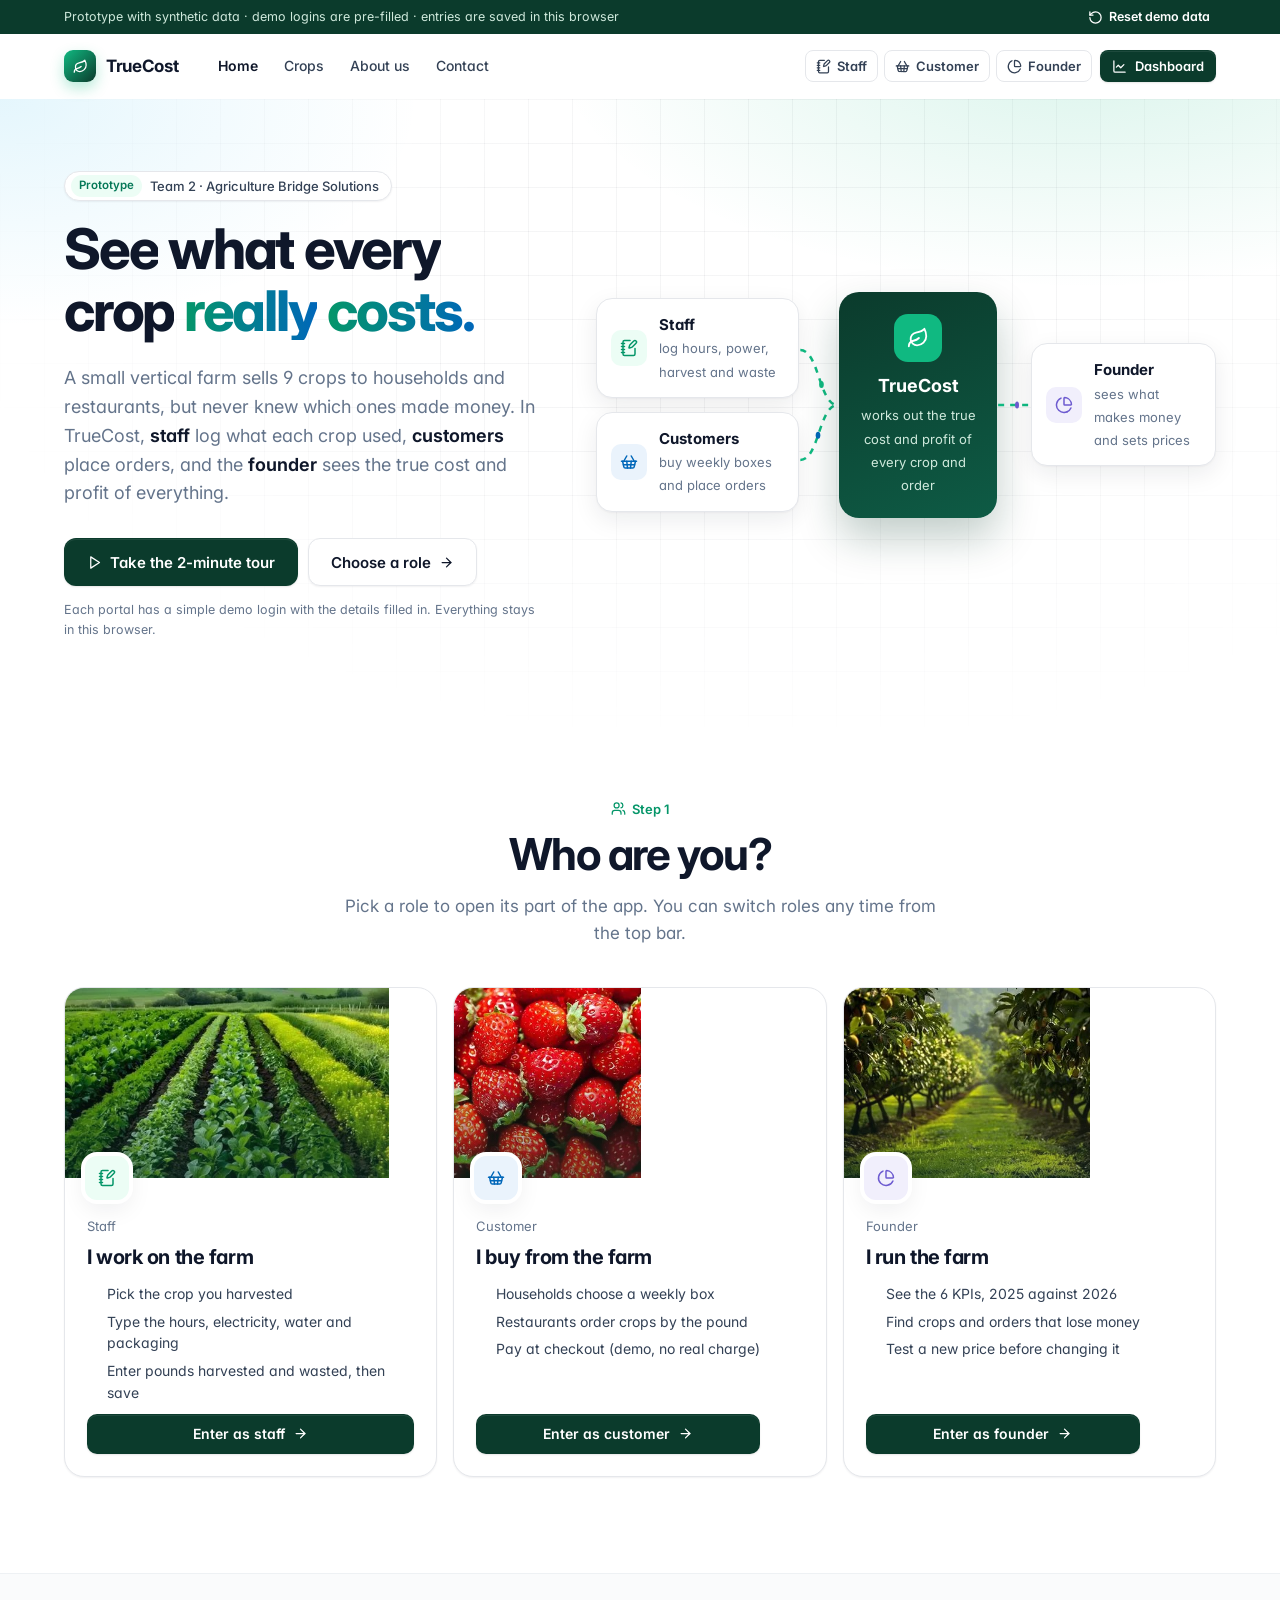
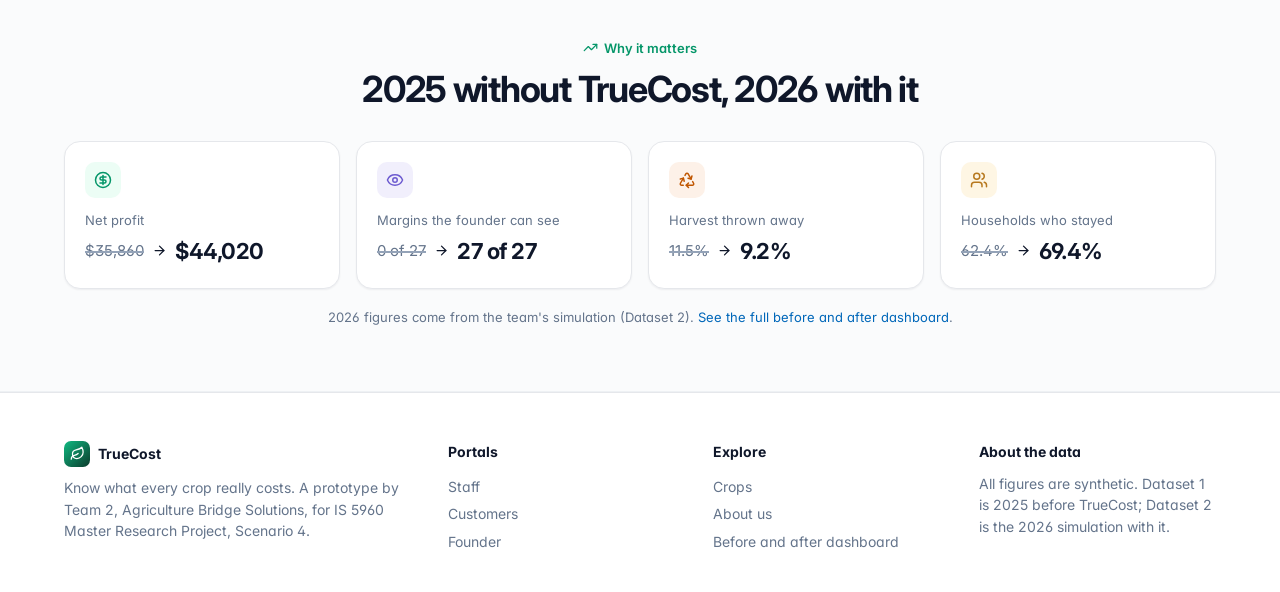
==== commit 8733a492: "Add files via upload" ====
--- a/index.html
+++ b/index.html
@@ -9,7 +9,7 @@
 <link rel="stylesheet" href="app.css">
 </head>
 <body class="app">
-<div class="demo-bar"><div class="wrap"><span id="demoTxt">Prototype with synthetic data · no passwords · entries are saved in this browser</span><button id="resetDemo"></button></div></div>
+<div class="demo-bar"><div class="wrap"><span id="demoTxt">Prototype with synthetic data · demo logins are pre-filled · entries are saved in this browser</span><button id="resetDemo"></button></div></div>
 <header class="nav" id="nav"><div class="wrap">
  <button class="brand" data-go="home" aria-label="TrueCost home"><span class="mk" id="brandMk"></span>TrueCost</button>
  <nav class="links" aria-label="Main"><a data-go="home">Home</a><a data-go="crops">Crops</a><a data-go="about">About us</a><a data-go="contact">Contact</a></nav>
--- a/app.css
+++ b/app.css
@@ -387,3 +387,19 @@
 .strike::after{content:"";position:absolute;left:0;right:0;top:52%;height:1.5px;background:#94A3B8;transform:scaleX(0);transform-origin:left;transition:transform .5s ease .2s}
 .strike.on::after{transform:scaleX(1)}
 .pcard:hover{transform:translateY(-3px)}
+
+/* login */
+.auth .art .apts{list-style:none;padding:0;margin:20px 0 0;display:grid;gap:10px}
+.auth .art .apts li{display:flex;align-items:center;gap:10px;color:#E6F4EC;font-size:14.5px}
+.auth .art .apts li svg{width:18px;height:18px;padding:3px;border-radius:50%;background:rgba(255,255,255,.16);color:#fff;flex:none}
+.auth .form{background:#fff}
+.auth form .seg button{justify-content:center}
+.pw{position:relative}.pw .input{padding-right:44px;width:100%}
+.pw button{position:absolute;right:6px;top:50%;transform:translateY(-50%);width:34px;height:34px;border:0;background:none;border-radius:8px;color:var(--mute);cursor:pointer;display:grid;place-items:center}
+.pw button:hover{background:var(--line-2)}
+.linkbtn{background:none;border:0;padding:0;color:var(--blue);font-weight:600;cursor:pointer;font:inherit;font-weight:600}
+.linkbtn:hover{text-decoration:underline}
+.demo-note{display:flex;gap:8px;align-items:flex-start;font-size:12.5px;color:var(--mute);background:#F6F8FA;border:1px solid var(--line);border-radius:10px;padding:10px 12px}
+.demo-note svg{flex:none;margin-top:1px}
+#lgo .spin{margin-right:8px}
+@media(max-width:860px){.auth{grid-template-columns:1fr;min-height:0}.auth .art{min-height:220px;padding:28px}.auth .art .apts{display:none}.auth .form{padding:32px 20px 48px}}
